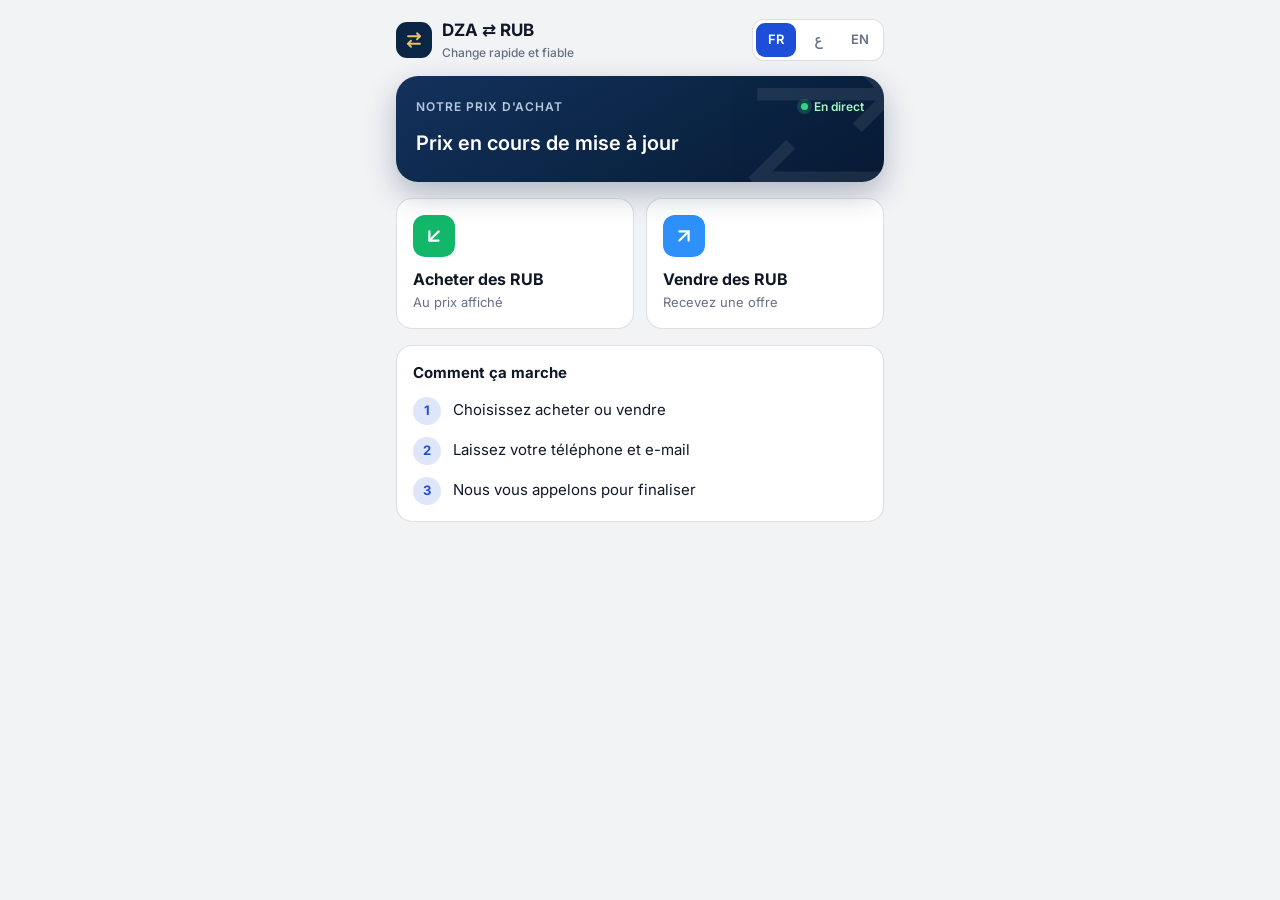
==== index.html @ 512d618d "Add Mini App and admin page" ====
<!doctype html>
<html lang="fr">
<head>
<meta charset="utf-8">
<meta name="viewport" content="width=device-width,initial-scale=1,viewport-fit=cover">
<meta name="color-scheme" content="light dark">
<title>Change RUB ⇄ DZD</title>
<script src="https://telegram.org/js/telegram-web-app.js"></script>
<script src="config.js"></script>
<link rel="preconnect" href="https://fonts.googleapis.com"><link rel="preconnect" href="https://fonts.gstatic.com" crossorigin>
<link href="https://fonts.googleapis.com/css2?family=Inter:wght@400;500;600;700&family=JetBrains+Mono:wght@600;700&family=Noto+Sans+Arabic:wght@400;600;700&display=swap" rel="stylesheet">
<style>
:root{
  /* Telegram theme colours first, sensible fallbacks for a browser */
  --bg:var(--tg-theme-secondary-bg-color,#F2F3F5);
  --surface:var(--tg-theme-section-bg-color,var(--tg-theme-bg-color,#FFFFFF));
  --text:var(--tg-theme-text-color,#101828);
  --hint:var(--tg-theme-hint-color,#667085);
  --sub:var(--tg-theme-subtitle-text-color,#475467);
  --accent:var(--tg-theme-button-color,#1D4ED8);
  --on-accent:var(--tg-theme-button-text-color,#FFFFFF);
  --link:var(--tg-theme-link-color,#1D4ED8);
  --danger:var(--tg-theme-destructive-text-color,#D92D20);
  --line:color-mix(in srgb,var(--hint) 22%,transparent);
  --navy:#0B2545;--navy-2:#1B3B6F;--gold:#E9C46A;
  --buy:#12B76A;--sell:#2E90FA;
  --r:16px;
  --font:Inter,"Noto Sans Arabic",system-ui,-apple-system,"Segoe UI",Roboto,sans-serif;
  --mono:"JetBrains Mono",ui-monospace,SFMono-Regular,Menlo,monospace;
}
@media (prefers-color-scheme:dark){:root{
  --bg:var(--tg-theme-secondary-bg-color,#0E1116);--surface:var(--tg-theme-section-bg-color,var(--tg-theme-bg-color,#171B22));
  --text:var(--tg-theme-text-color,#F2F4F7);--hint:var(--tg-theme-hint-color,#98A2B3);--sub:var(--tg-theme-subtitle-text-color,#C0C7D2);
  --accent:var(--tg-theme-button-color,#3B82F6);--link:var(--tg-theme-link-color,#60A5FA);
}}
*{box-sizing:border-box;-webkit-tap-highlight-color:transparent}
html,body{margin:0;background:var(--bg);color:var(--text);font:16px/1.5 var(--font);-webkit-font-smoothing:antialiased}
body{min-height:100vh;padding-bottom:calc(24px + env(safe-area-inset-bottom))}
[dir=rtl] body{font-family:"Noto Sans Arabic",var(--font)}
.num{font-family:var(--mono);font-variant-numeric:tabular-nums;direction:ltr;unicode-bidi:isolate}
button{font:inherit;color:inherit}
:focus-visible{outline:3px solid var(--accent);outline-offset:2px;border-radius:10px}
.ic{display:block;flex:none}
.hidden{display:none!important}

/* ---------- splash ---------- */
#splash{position:fixed;inset:0;z-index:50;display:grid;place-items:center;
  background:radial-gradient(circle at 50% 50%,#1B3B6F 0%,#0B2545 45%,#060E1C 100%);color:#fff;
  transition:opacity .45s ease,visibility .45s ease}
#splash.out{opacity:0;visibility:hidden}
.splash-in{text-align:center}
.mark{width:72px;height:72px;border-radius:22px;margin:0 auto 18px;display:grid;place-items:center;
  background:linear-gradient(145deg,rgba(255,255,255,.18),rgba(255,255,255,.04));border:1px solid rgba(255,255,255,.2);
  box-shadow:0 10px 40px rgba(233,196,106,.25);animation:pulse 1.6s ease-in-out infinite}
.mark svg{color:var(--gold)}
.splash-in p{margin:0;font-size:15px;color:rgba(255,255,255,.75);letter-spacing:.01em}
.splash-in b{display:block;font-size:20px;color:#fff;margin-bottom:4px;letter-spacing:-.01em}
@keyframes pulse{0%,100%{transform:scale(1)}50%{transform:scale(1.06)}}

/* ---------- layout ---------- */
.wrap{max-width:520px;margin:0 auto;padding:12px 16px}
.topbar{display:flex;align-items:center;justify-content:space-between;gap:12px;padding:6px 0 14px}
.brand{display:flex;align-items:center;gap:10px;font-weight:700;font-size:17px}
.brand .logo{width:36px;height:36px;border-radius:11px;background:var(--navy);display:grid;place-items:center;color:var(--gold)}
.brand small{display:block;font-weight:500;font-size:12px;color:var(--hint)}
.langs{display:flex;background:var(--surface);border-radius:12px;padding:3px;gap:2px;border:1px solid var(--line)}
.langs button{border:0;background:none;min-width:40px;height:34px;border-radius:9px;font-size:13px;font-weight:600;color:var(--hint);cursor:pointer}
.langs button[aria-pressed=true]{background:var(--accent);color:var(--on-accent)}

/* rate hero */
.hero{position:relative;overflow:hidden;border-radius:22px;padding:22px 20px 20px;color:#fff;
  background:linear-gradient(150deg,#13315C 0%,#0B2545 55%,#071A33 100%);box-shadow:0 12px 30px rgba(11,37,69,.28)}
.hero .bg{position:absolute;inset-inline-end:-40px;top:-40px;opacity:.08;pointer-events:none}
.eyebrow{font-size:12px;font-weight:600;letter-spacing:.08em;text-transform:uppercase;color:#B9C7DD}
[dir=rtl] .eyebrow{letter-spacing:0}
.rate{display:flex;align-items:baseline;gap:8px;margin:10px 0 2px;direction:ltr;justify-content:flex-start}
[dir=rtl] .rate{justify-content:flex-end}
.rate .u{font-size:15px;color:#B9C7DD;font-weight:500}
.rate .v{font-family:var(--mono);font-size:46px;font-weight:700;letter-spacing:-.02em;line-height:1.05}
.rate-sub{display:flex;flex-wrap:wrap;gap:6px 14px;font-size:14px;color:#B9C7DD}
.rate-sub b{color:#fff}
.chip{display:inline-flex;align-items:center;gap:6px}
.note{margin-top:14px;padding:10px 12px;border-radius:12px;background:rgba(255,255,255,.09);font-size:14px;color:#E6ECF5}
.live{display:inline-flex;align-items:center;gap:6px;font-size:12px;font-weight:600;color:#A6F4C5}
.live i{width:7px;height:7px;border-radius:50%;background:#32D583;box-shadow:0 0 0 4px rgba(50,213,131,.2)}
.skeleton{display:inline-block;width:120px;height:44px;border-radius:10px;background:rgba(255,255,255,.12);animation:sh 1.2s ease-in-out infinite}
@keyframes sh{50%{opacity:.5}}

/* actions */
.actions{display:grid;grid-template-columns:1fr 1fr;gap:12px;margin:16px 0}
.act{display:flex;flex-direction:column;align-items:flex-start;gap:10px;text-align:start;padding:16px;border-radius:var(--r);
  background:var(--surface);border:1px solid var(--line);cursor:pointer;min-height:124px;transition:transform .15s ease}
.act:active{transform:scale(.97)}
.act .ico{width:42px;height:42px;border-radius:12px;display:grid;place-items:center;color:#fff}
.act.buy .ico{background:var(--buy)}.act.sell .ico{background:var(--sell)}
.act b{font-size:16px;display:block;color:var(--text)}
.act b + span{font-size:13px;color:var(--hint);display:block;margin-top:2px}

/* sections */
.section{background:var(--surface);border-radius:var(--r);border:1px solid var(--line);padding:16px;margin-bottom:12px}
.section h3{margin:0 0 12px;font-size:15px}
.steps{list-style:none;margin:0;padding:0;display:grid;gap:12px}
.steps li{display:flex;gap:12px;align-items:center;font-size:15px}
.steps .n{width:28px;height:28px;border-radius:50%;display:grid;place-items:center;font-size:13px;font-weight:700;flex:none;
  background:color-mix(in srgb,var(--accent) 14%,transparent);color:var(--accent)}
.contact{display:flex;gap:12px;align-items:flex-start;font-size:15px;white-space:pre-line;color:var(--sub)}

/* form */
.form-head{display:flex;align-items:center;gap:12px;margin:4px 0 16px}
.form-head .ico{width:44px;height:44px;border-radius:13px;display:grid;place-items:center;color:#fff}
.form-head h2{margin:0;font-size:20px;letter-spacing:-.01em}
.form-head p{margin:0;font-size:14px;color:var(--hint)}
.field{margin-bottom:14px}
.field label{display:block;font-size:14px;font-weight:600;margin-bottom:6px}
.inp{position:relative}
.inp input{width:100%;height:52px;padding:0 14px;border-radius:13px;border:1.5px solid var(--line);background:var(--surface);
  color:var(--text);font:17px var(--font);outline:none;transition:border-color .15s ease}
.inp input:focus{border-color:var(--accent)}
.inp input[aria-invalid=true]{border-color:var(--danger)}
.inp .suf{position:absolute;inset-inline-end:14px;top:50%;transform:translateY(-50%);font-size:14px;font-weight:600;color:var(--hint)}
.inp.has-suf input{padding-inline-end:58px}
.inp input.ltr{direction:ltr;text-align:start}
[dir=rtl] .inp input.ltr{text-align:right}
.err{color:var(--danger);font-size:13px;margin-top:6px;min-height:0}
.calc{display:flex;justify-content:space-between;align-items:center;padding:14px 16px;border-radius:13px;margin:-2px 0 16px;
  background:color-mix(in srgb,var(--buy) 10%,transparent);color:var(--text);font-size:14px}
.calc b{font-size:18px}
.btn{width:100%;height:54px;border:0;border-radius:14px;background:var(--accent);color:var(--on-accent);font-size:17px;font-weight:600;
  display:flex;align-items:center;justify-content:center;gap:8px;cursor:pointer;transition:opacity .15s ease}
.btn[disabled]{opacity:.6}
.btn.ghost{background:transparent;color:var(--link);height:48px}
.privacy{display:flex;gap:8px;align-items:center;justify-content:center;font-size:12px;color:var(--hint);margin-top:12px;text-align:center}
.tg .btn.primary{display:none} /* inside Telegram we use the native MainButton */

/* done */
.done{text-align:center;padding:40px 8px}
.done .ok{width:88px;height:88px;border-radius:50%;margin:0 auto 20px;display:grid;place-items:center;background:var(--buy);color:#fff;
  animation:pop .5s cubic-bezier(.2,1.4,.4,1)}
.done h2{margin:0 0 8px;font-size:24px}
.done p{margin:0 auto 24px;color:var(--sub);max-width:320px}
@keyframes pop{from{transform:scale(.3);opacity:0}to{transform:scale(1);opacity:1}}
.view{animation:in .28s ease}
@keyframes in{from{opacity:0;transform:translateY(8px)}to{opacity:1;transform:none}}
@media (prefers-reduced-motion:reduce){*,*::before,*::after{animation:none!important;transition:none!important}}
</style>
</head>
<body>

<!-- Splash / loading screen -->
<div id="splash" role="status" aria-live="polite">
  <div class="splash-in">
    <div class="mark"><svg class="ic" width="34" height="34" viewBox="0 0 24 24" fill="none" stroke="currentColor" stroke-width="2.2" stroke-linecap="round" stroke-linejoin="round" aria-hidden="true"><path d="m16 3 4 4-4 4"/><path d="M20 7H4"/><path d="m8 21-4-4 4-4"/><path d="M4 17h16"/></svg></div>
    <b>DZA ⇄ RUB</b>
    <p data-t="loading">Chargement…</p>
  </div>
</div>

<div class="wrap">
  <header class="topbar">
    <div class="brand"><div class="logo"><svg class="ic" width="18" height="18" viewBox="0 0 24 24" fill="none" stroke="currentColor" stroke-width="2.4" stroke-linecap="round" stroke-linejoin="round" aria-hidden="true"><path d="m16 3 4 4-4 4"/><path d="M20 7H4"/><path d="m8 21-4-4 4-4"/><path d="M4 17h16"/></svg></div>
      <div>DZA ⇄ RUB<small data-t="tagline">Change rapide et fiable</small></div></div>
    <div class="langs" role="group" aria-label="Language">
      <button data-lang="fr" aria-pressed="true">FR</button><button data-lang="ar" aria-pressed="false">ع</button><button data-lang="en" aria-pressed="false">EN</button>
    </div>
  </header>

  <!-- HOME -->
  <main id="home" class="view">
    <section class="hero" aria-labelledby="rate-l">
      <svg class="ic bg" width="200" height="200" viewBox="0 0 24 24" fill="none" stroke="#fff" stroke-width="1.5" aria-hidden="true"><path d="m16 3 4 4-4 4"/><path d="M20 7H4"/><path d="m8 21-4-4 4-4"/><path d="M4 17h16"/></svg>
      <div style="display:flex;justify-content:space-between;align-items:center;gap:8px">
        <span class="eyebrow" id="rate-l" data-t="rate_label">Notre prix d'achat</span>
        <span class="live"><i></i><span data-t="live">En direct</span></span>
      </div>
      <div id="rate-box">
        <div class="rate"><span class="u">1 RUB =</span><span class="skeleton"></span></div>
      </div>
      <div class="rate-sub" id="rate-sub"></div>
      <div class="note hidden" id="rate-note"></div>
    </section>

    <div class="actions">
      <button class="act buy" data-go="buy">
        <span class="ico"><svg class="ic" width="22" height="22" viewBox="0 0 24 24" fill="none" stroke="currentColor" stroke-width="2.4" stroke-linecap="round" stroke-linejoin="round" aria-hidden="true"><path d="M17 7 7 17"/><path d="M17 17H7V7"/></svg></span>
        <span><b data-t="buy">Acheter des RUB</b><span data-t="buy_sub">Au prix affiché</span></span>
      </button>
      <button class="act sell" data-go="sell">
        <span class="ico"><svg class="ic" width="22" height="22" viewBox="0 0 24 24" fill="none" stroke="currentColor" stroke-width="2.4" stroke-linecap="round" stroke-linejoin="round" aria-hidden="true"><path d="M7 7h10v10"/><path d="M7 17 17 7"/></svg></span>
        <span><b data-t="sell">Vendre des RUB</b><span data-t="sell_sub">Recevez une offre</span></span>
      </button>
    </div>

    <section class="section">
      <h3 data-t="how">Comment ça marche</h3>
      <ol class="steps">
        <li><span class="n">1</span><span data-t="step1">Choisissez acheter ou vendre</span></li>
        <li><span class="n">2</span><span data-t="step2">Laissez votre téléphone et e-mail</span></li>
        <li><span class="n">3</span><span data-t="step3">Nous vous appelons pour finaliser</span></li>
      </ol>
    </section>

    <section class="section hidden" id="contact-sec">
      <h3 data-t="contact">Nous contacter</h3>
      <div class="contact"><svg class="ic" width="18" height="18" viewBox="0 0 24 24" fill="none" stroke="currentColor" stroke-width="2" stroke-linecap="round" stroke-linejoin="round" aria-hidden="true" style="margin-top:3px"><path d="M22 16.92v3a2 2 0 0 1-2.18 2 19.79 19.79 0 0 1-8.63-3.07 19.5 19.5 0 0 1-6-6 19.79 19.79 0 0 1-3.07-8.67A2 2 0 0 1 4.11 2h3a2 2 0 0 1 2 1.72c.13.96.36 1.9.7 2.81a2 2 0 0 1-.45 2.11L8.09 9.91a16 16 0 0 0 6 6l1.27-1.27a2 2 0 0 1 2.11-.45c.91.34 1.85.57 2.81.7A2 2 0 0 1 22 16.92z"/></svg><span id="contact-txt"></span></div>
    </section>
  </main>

  <!-- FORM -->
  <main id="form" class="view hidden">
    <div class="form-head">
      <span class="ico" id="f-ico"></span>
      <div><h2 id="f-title"></h2><p id="f-sub"></p></div>
    </div>
    <form id="apply" novalidate>
      <div class="field">
        <label for="amount" data-t="amount">Montant en RUB</label>
        <div class="inp has-suf"><input id="amount" class="ltr num" inputmode="numeric" autocomplete="off" placeholder="50 000"><span class="suf">RUB</span></div>
        <div class="err" id="e-amount"></div>
      </div>
      <div class="calc hidden" id="calc"><span data-t="you_pay">Vous payez environ</span><b class="num" id="calc-v"></b></div>
      <div class="field">
        <label for="phone" data-t="phone">Téléphone</label>
        <div class="inp"><input id="phone" class="ltr" type="tel" inputmode="tel" autocomplete="tel" placeholder="+213 555 12 34 56"></div>
        <div class="err" id="e-phone"></div>
      </div>
      <div class="field">
        <label for="email" data-t="email">E-mail</label>
        <div class="inp"><input id="email" class="ltr" type="email" inputmode="email" autocomplete="email" placeholder="nom@gmail.com"></div>
        <div class="err" id="e-email"></div>
      </div>
      <div class="err" id="e-form" role="alert" style="margin-bottom:10px"></div>
      <button class="btn primary" id="submit" type="submit" data-t="submit">Envoyer la demande</button>
      <div class="privacy"><svg class="ic" width="14" height="14" viewBox="0 0 24 24" fill="none" stroke="currentColor" stroke-width="2" stroke-linecap="round" stroke-linejoin="round" aria-hidden="true"><rect width="18" height="11" x="3" y="11" rx="2"/><path d="M7 11V7a5 5 0 0 1 10 0v4"/></svg><span data-t="privacy">Vos données servent uniquement à vous contacter.</span></div>
    </form>
  </main>

  <!-- DONE -->
  <main id="done" class="view hidden">
    <div class="done">
      <div class="ok"><svg class="ic" width="44" height="44" viewBox="0 0 24 24" fill="none" stroke="currentColor" stroke-width="3" stroke-linecap="round" stroke-linejoin="round" aria-hidden="true"><path d="M20 6 9 17l-5-5"/></svg></div>
      <h2 data-t="done_title">Demande envoyée !</h2>
      <p id="done-text"></p>
      <button class="btn" id="done-btn" data-t="done_btn">Retour à l'accueil</button>
    </div>
  </main>
</div>

<script>
const T = {
  fr:{loading:"Chargement…",tagline:"Change rapide et fiable",rate_label:"Notre prix d'achat",live:"En direct",per1000:"1 000 RUB =",updated:"Mis à jour",
      no_price:"Prix en cours de mise à jour",buy:"Acheter des RUB",buy_sub:"Au prix affiché",sell:"Vendre des RUB",sell_sub:"Recevez une offre",
      how:"Comment ça marche",step1:"Choisissez acheter ou vendre",step2:"Laissez votre téléphone et e-mail",step3:"Nous vous appelons pour finaliser",
      contact:"Nous contacter",buy_title:"Acheter des RUB",buy_desc:"Au prix de {p} DZD pour 1 RUB",buy_desc_np:"Nous vous enverrons le prix actuel",
      sell_title:"Vendre des RUB",sell_desc:"Nous vous contacterons avec une offre",amount:"Montant en RUB",you_pay:"Vous payez environ",
      phone:"Téléphone",email:"E-mail",submit:"Envoyer la demande",sending:"Envoi…",privacy:"Vos données servent uniquement à vous contacter.",
      err_amount:"Entrez un montant, ex. 50 000",err_phone:"Numéro invalide, ex. +213 555 12 34 56",err_email:"E-mail invalide, ex. nom@gmail.com",
      err_server:"Une erreur est survenue. Réessayez.",err_tg:"Ouvrez cette application depuis Telegram.",
      done_title:"Demande envoyée !",done_text:"Votre demande n°{id} a bien été reçue. Nous vous contacterons très bientôt.",done_btn:"Retour à l'accueil"},
  ar:{loading:"جارٍ التحميل…",tagline:"صرف سريع وموثوق",rate_label:"سعر الشراء لدينا",live:"مباشر",per1000:"1 000 RUB =",updated:"آخر تحديث",
      no_price:"يتم تحديث السعر الآن",buy:"شراء الروبل",buy_sub:"بالسعر المعروض",sell:"بيع الروبل",sell_sub:"احصل على عرض",
      how:"كيف تعمل الخدمة",step1:"اختر الشراء أو البيع",step2:"اترك رقم هاتفك وبريدك الإلكتروني",step3:"نتصل بك لإتمام العملية",
      contact:"اتصل بنا",buy_title:"شراء الروبل",buy_desc:"بسعر {p} دج للروبل الواحد",buy_desc_np:"سنرسل لك السعر الحالي",
      sell_title:"بيع الروبل",sell_desc:"سنتصل بك بعرض",amount:"المبلغ بالروبل",you_pay:"ستدفع تقريباً",
      phone:"رقم الهاتف",email:"البريد الإلكتروني",submit:"إرسال الطلب",sending:"جارٍ الإرسال…",privacy:"بياناتك تُستخدم فقط للتواصل معك.",
      err_amount:"أدخل المبلغ، مثال: 50 000",err_phone:"رقم غير صحيح، مثال: \u2066+213 555 12 34 56\u2069",err_email:"بريد غير صحيح، مثال: name@gmail.com",
      err_server:"حدث خطأ. حاول مرة أخرى.",err_tg:"افتح هذا التطبيق من تيليغرام.",
      done_title:"تم إرسال الطلب!",done_text:"تم استلام طلبك رقم {id}. سنتصل بك قريباً جداً.",done_btn:"العودة إلى الرئيسية"},
  en:{loading:"Loading…",tagline:"Fast and reliable exchange",rate_label:"Our buying price",live:"Live",per1000:"1 000 RUB =",updated:"Updated",
      no_price:"Price is being updated",buy:"Buy RUB",buy_sub:"At the shown price",sell:"Sell RUB",sell_sub:"Get an offer",
      how:"How it works",step1:"Choose buy or sell",step2:"Leave your phone and email",step3:"We call you to finalise",
      contact:"Contact us",buy_title:"Buy RUB",buy_desc:"At {p} DZD for 1 RUB",buy_desc_np:"We will send you the current price",
      sell_title:"Sell RUB",sell_desc:"We will contact you with an offer",amount:"Amount in RUB",you_pay:"You pay about",
      phone:"Phone",email:"Email",submit:"Send request",sending:"Sending…",privacy:"Your details are only used to contact you.",
      err_amount:"Enter an amount, e.g. 50 000",err_phone:"Invalid number, e.g. +213 555 12 34 56",err_email:"Invalid email, e.g. name@gmail.com",
      err_server:"Something went wrong. Please try again.",err_tg:"Please open this app from Telegram.",
      done_title:"Request sent!",done_text:"Your request #{id} has been received. We will contact you very soon.",done_btn:"Back to home"}
};
const ICONS={buy:'<svg class="ic" width="22" height="22" viewBox="0 0 24 24" fill="none" stroke="currentColor" stroke-width="2.4" stroke-linecap="round" stroke-linejoin="round"><path d="M17 7 7 17"/><path d="M17 17H7V7"/></svg>',
             sell:'<svg class="ic" width="22" height="22" viewBox="0 0 24 24" fill="none" stroke="currentColor" stroke-width="2.4" stroke-linecap="round" stroke-linejoin="round"><path d="M7 7h10v10"/><path d="M7 17 17 7"/></svg>'};

const tg = window.Telegram && Telegram.WebApp;
const inTG = !!(tg && tg.initData);
const $ = s => document.querySelector(s);
let lang = "fr", price = null, kind = "buy", view = "home", sending = false;

function fmt(n){return Number(n).toLocaleString("fr-FR",{maximumFractionDigits:2}).replace(/ | /g," ")}
function t(k,v){let s=(T[lang]||T.fr)[k]||k; if(v) for(const x in v) s=s.replace("{"+x+"}",v[x]); return s}
function haptic(type){try{ if(!tg||!tg.HapticFeedback) return; type==="tap"?tg.HapticFeedback.impactOccurred("light"):tg.HapticFeedback.notificationOccurred(type)}catch(e){}}

function applyLang(){
  document.documentElement.lang = lang;
  document.documentElement.dir = lang==="ar" ? "rtl" : "ltr";
  document.querySelectorAll("[data-t]").forEach(el=>el.textContent=t(el.dataset.t));
  document.querySelectorAll("[data-lang]").forEach(b=>b.setAttribute("aria-pressed", b.dataset.lang===lang));
  renderPrice(); renderForm(); updateMainButton();
  try{localStorage.setItem("lang",lang)}catch(e){}
}

function renderPrice(){
  const box=$("#rate-box"), sub=$("#rate-sub"), note=$("#rate-note");
  if(!price) return;
  if(price.price){
    box.innerHTML='<div class="rate"><span class="u">1 RUB =</span><span class="v">'+fmt(price.price)+'</span><span class="u">DZD</span></div>';
    sub.innerHTML='<span class="chip"><span class="num">'+t("per1000")+' <b>'+fmt(price.price*1000)+' DZD</b></span></span>'+
      (price.updated?'<span class="chip">'+t("updated")+' <span class="num">'+price.updated+'</span></span>':'');
  } else {
    box.innerHTML='<div class="rate" style="font-size:20px;font-weight:600;margin:12px 0 4px">'+t("no_price")+'</div>'; sub.innerHTML="";
  }
  note.textContent=price.note||""; note.classList.toggle("hidden",!price.note);
  $("#contact-txt").textContent=price.contact||""; $("#contact-sec").classList.toggle("hidden",!price.contact);
}

function renderForm(){
  const buy = kind==="buy";
  $("#f-ico").innerHTML = ICONS[kind]; $("#f-ico").style.background = buy?"var(--buy)":"var(--sell)";
  $("#f-title").textContent = t(buy?"buy_title":"sell_title");
  $("#f-sub").textContent = buy ? (price&&price.price? t("buy_desc",{p:fmt(price.price)}) : t("buy_desc_np")) : t("sell_desc");
  updateCalc();
}

function amountVal(){const v=$("#amount").value.replace(/[٠-٩]/g,d=>"٠١٢٣٤٥٦٧٨٩".indexOf(d)).replace(/[\s ]/g,"").replace(",",".");return parseFloat(v)}
function updateCalc(){
  const a=amountVal(), show = kind==="buy" && price && price.price && a>0;
  $("#calc").classList.toggle("hidden",!show);
  if(show) $("#calc-v").textContent = fmt(a*price.price)+" DZD";
}

function show(v){
  view=v; ["home","form","done"].forEach(id=>$("#"+id).classList.toggle("hidden",id!==v));
  window.scrollTo(0,0);
  if(tg){ v==="form" ? tg.BackButton.show() : tg.BackButton.hide(); }
  updateMainButton();
}

function updateMainButton(){
  if(!inTG) return;
  const mb=tg.MainButton;
  if(view==="form"){ mb.setParams({text: sending? t("sending") : t("submit"), is_visible:true}); }
  else mb.hide();
}

function setErr(id,msg){const el=$("#e-"+id); el.textContent=msg||""; const inp=$("#"+id); if(inp) inp.setAttribute("aria-invalid",!!msg)}

async function submit(){
  if(sending) return;
  const amount=amountVal(), phone=$("#phone").value.replace(/[٠-٩]/g,d=>"٠١٢٣٤٥٦٧٨٩".indexOf(d)).trim(), email=$("#email").value.trim();
  let bad=false;
  setErr("form");
  if(!(amount>0)){setErr("amount",t("err_amount"));bad=true}else setErr("amount");
  if(!/^\+?[\d\s\-()]{8,20}$/.test(phone)){setErr("phone",t("err_phone"));bad=true}else setErr("phone");
  if(!/^[^@\s]+@[^@\s]+\.[^@\s]+$/.test(email)){setErr("email",t("err_email"));bad=true}else setErr("email");
  if(bad){haptic("error");return}
  if(!inTG){setErr("form",t("err_tg"));haptic("error");return}
  sending=true; $("#submit").disabled=true; $("#submit").textContent=t("sending");
  if(tg) {tg.MainButton.showProgress(false); updateMainButton();}
  try{
    const r=await fetch(CONFIG.API+"/apply",{method:"POST",headers:{"Content-Type":"application/json"},
      body:JSON.stringify({initData:tg.initData,kind,amount,phone,email,lang})});
    const d=await r.json();
    if(!r.ok||!d.ok) throw new Error(d.error||"server");
    haptic("success");
    $("#done-text").textContent=t("done_text",{id:d.id});
    $("#apply").reset(); updateCalc();
    show("done");
  }catch(e){ setErr("form",t("err_server")); haptic("error"); }
  finally{ sending=false; $("#submit").disabled=false; $("#submit").textContent=t("submit"); if(tg){tg.MainButton.hideProgress(); updateMainButton();} }
}

async function loadPrice(){
  try{ const r=await fetch(CONFIG.API+"/price"); price=await r.json(); }catch(e){ price={price:null}; }
  renderPrice(); renderForm();
}

/* ---- wire up ---- */
document.querySelectorAll("[data-lang]").forEach(b=>b.onclick=()=>{lang=b.dataset.lang;haptic("tap");applyLang()});
document.querySelectorAll("[data-go]").forEach(b=>b.onclick=()=>{kind=b.dataset.go;haptic("tap");renderForm();show("form");setTimeout(()=>$("#amount").focus(),250)});
$("#amount").addEventListener("input",updateCalc);
$("#apply").addEventListener("submit",e=>{e.preventDefault();submit()});
$("#done-btn").onclick=()=>show("home");

if(tg){
  tg.ready(); tg.expand();
  try{ tg.setHeaderColor("secondary_bg_color"); tg.setBackgroundColor("secondary_bg_color"); }catch(e){}
  if(inTG) document.body.classList.add("tg");
  tg.BackButton.onClick(()=>show("home"));
  tg.MainButton.onClick(submit);
  const u = tg.initDataUnsafe && tg.initDataUnsafe.user;
  if(u && u.language_code){ const lc=u.language_code.slice(0,2); if(T[lc]) lang=lc; }
}
try{ const s=localStorage.getItem("lang"); if(s&&T[s]) lang=s; }catch(e){}
if(!T[lang]) lang="fr";
applyLang();

const minSplash = new Promise(r=>setTimeout(r,900));   // let the logo breathe briefly
Promise.all([loadPrice(), minSplash]).then(()=>$("#splash").classList.add("out"));
setInterval(()=>{ if(view==="home") loadPrice() }, 60000);
</script>
</body>
</html>
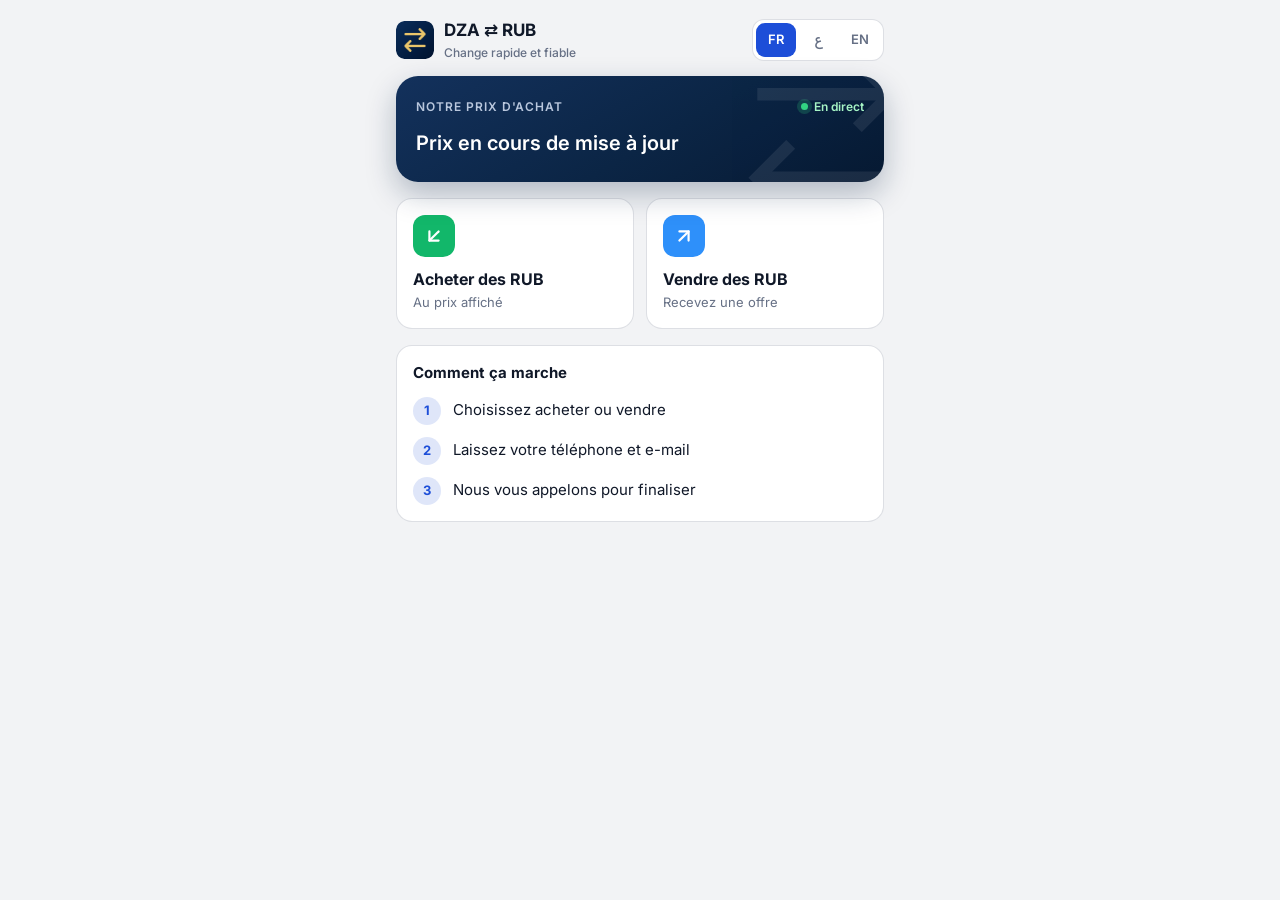
==== commit 1fd8927f: "Use the DZA-RUB logo" ====
--- a/index.html
+++ b/index.html
@@ -5,6 +5,8 @@
 <meta name="viewport" content="width=device-width,initial-scale=1,viewport-fit=cover">
 <meta name="color-scheme" content="light dark">
 <title>Change RUB ⇄ DZD</title>
+<link rel="icon" type="image/png" sizes="32x32" href="icons/favicon-32.png">
+<link rel="apple-touch-icon" href="icons/apple-touch-icon.png">
 <script src="https://telegram.org/js/telegram-web-app.js"></script>
 <script src="config.js"></script>
 <link rel="preconnect" href="https://fonts.googleapis.com"><link rel="preconnect" href="https://fonts.gstatic.com" crossorigin>
@@ -49,9 +51,9 @@
   transition:opacity .45s ease,visibility .45s ease}
 #splash.out{opacity:0;visibility:hidden}
 .splash-in{text-align:center}
-.mark{width:72px;height:72px;border-radius:22px;margin:0 auto 18px;display:grid;place-items:center;
-  background:linear-gradient(145deg,rgba(255,255,255,.18),rgba(255,255,255,.04));border:1px solid rgba(255,255,255,.2);
-  box-shadow:0 10px 40px rgba(233,196,106,.25);animation:pulse 1.6s ease-in-out infinite}
+.mark{width:88px;height:88px;margin:0 auto 18px;animation:pulse 1.6s ease-in-out infinite}
+.mark img{display:block;border-radius:22%;box-shadow:0 10px 40px rgba(254,171,121,.35)}
+.logo-img{display:block;border-radius:22%;flex:none}
 .mark svg{color:var(--gold)}
 .splash-in p{margin:0;font-size:15px;color:rgba(255,255,255,.75);letter-spacing:.01em}
 .splash-in b{display:block;font-size:20px;color:#fff;margin-bottom:4px;letter-spacing:-.01em}
@@ -149,7 +151,7 @@
 <!-- Splash / loading screen -->
 <div id="splash" role="status" aria-live="polite">
   <div class="splash-in">
-    <div class="mark"><svg class="ic" width="34" height="34" viewBox="0 0 24 24" fill="none" stroke="currentColor" stroke-width="2.2" stroke-linecap="round" stroke-linejoin="round" aria-hidden="true"><path d="m16 3 4 4-4 4"/><path d="M20 7H4"/><path d="m8 21-4-4 4-4"/><path d="M4 17h16"/></svg></div>
+    <div class="mark"><img src="icons/icon-192.png" alt="" width="88" height="88"></div>
     <b>DZA ⇄ RUB</b>
     <p data-t="loading">Chargement…</p>
   </div>
@@ -157,7 +159,7 @@
 
 <div class="wrap">
   <header class="topbar">
-    <div class="brand"><div class="logo"><svg class="ic" width="18" height="18" viewBox="0 0 24 24" fill="none" stroke="currentColor" stroke-width="2.4" stroke-linecap="round" stroke-linejoin="round" aria-hidden="true"><path d="m16 3 4 4-4 4"/><path d="M20 7H4"/><path d="m8 21-4-4 4-4"/><path d="M4 17h16"/></svg></div>
+    <div class="brand"><img class="logo-img" src="icons/icon-192.png" alt="" width="38" height="38">
       <div>DZA ⇄ RUB<small data-t="tagline">Change rapide et fiable</small></div></div>
     <div class="langs" role="group" aria-label="Language">
       <button data-lang="fr" aria-pressed="true">FR</button><button data-lang="ar" aria-pressed="false">ع</button><button data-lang="en" aria-pressed="false">EN</button>
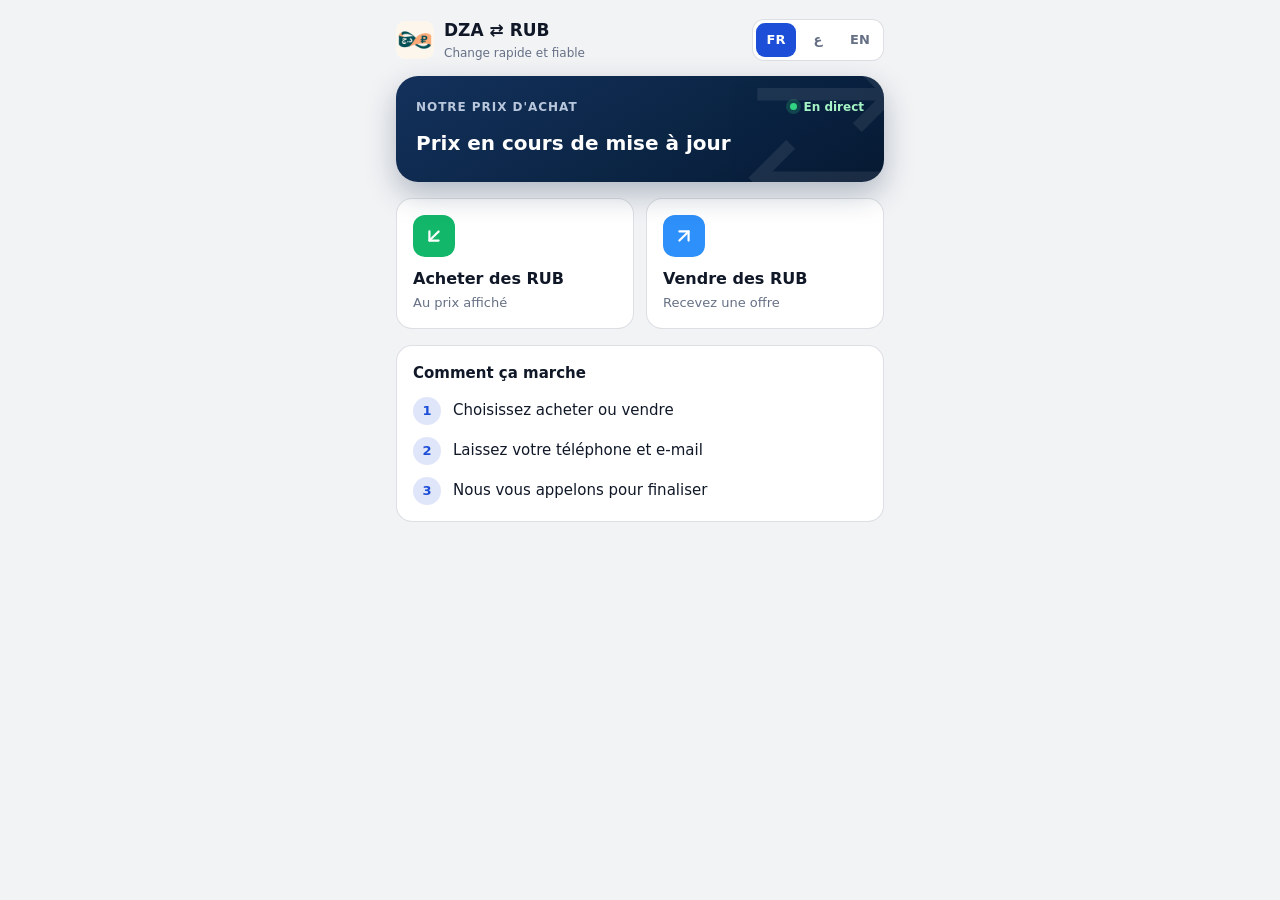
==== commit 9cdab813: "Security hardening" ====
--- a/index.html
+++ b/index.html
@@ -4,6 +4,8 @@
 <meta charset="utf-8">
 <meta name="viewport" content="width=device-width,initial-scale=1,viewport-fit=cover">
 <meta name="color-scheme" content="light dark">
+<meta name="referrer" content="no-referrer">
+<meta http-equiv="Content-Security-Policy" content="default-src 'self'; script-src 'self' 'unsafe-inline' https://telegram.org; style-src 'self' 'unsafe-inline' https://fonts.googleapis.com; font-src https://fonts.gstatic.com; img-src 'self' data:; connect-src https://pkkeuehljypppacyfckb.supabase.co; base-uri 'none'; form-action 'self'; object-src 'none'">
 <title>Change RUB ⇄ DZD</title>
 <link rel="icon" type="image/png" sizes="32x32" href="icons/favicon-32.png">
 <link rel="apple-touch-icon" href="icons/apple-touch-icon.png">
@@ -256,7 +258,7 @@
       sell_title:"Vendre des RUB",sell_desc:"Nous vous contacterons avec une offre",amount:"Montant en RUB",you_pay:"Vous payez environ",
       phone:"Téléphone",email:"E-mail",submit:"Envoyer la demande",sending:"Envoi…",privacy:"Vos données servent uniquement à vous contacter.",
       err_amount:"Entrez un montant, ex. 50 000",err_phone:"Numéro invalide, ex. +213 555 12 34 56",err_email:"E-mail invalide, ex. nom@gmail.com",
-      err_server:"Une erreur est survenue. Réessayez.",err_tg:"Ouvrez cette application depuis Telegram.",
+      err_server:"Une erreur est survenue. Réessayez.",err_too_many:"Vous avez déjà envoyé plusieurs demandes. Nous vous contacterons très bientôt.",err_tg:"Ouvrez cette application depuis Telegram.",
       done_title:"Demande envoyée !",done_text:"Votre demande n°{id} a bien été reçue. Nous vous contacterons très bientôt.",done_btn:"Retour à l'accueil"},
   ar:{loading:"جارٍ التحميل…",tagline:"صرف سريع وموثوق",rate_label:"سعر الشراء لدينا",live:"مباشر",per1000:"1 000 RUB =",updated:"آخر تحديث",
       no_price:"يتم تحديث السعر الآن",buy:"شراء الروبل",buy_sub:"بالسعر المعروض",sell:"بيع الروبل",sell_sub:"احصل على عرض",
@@ -265,7 +267,7 @@
       sell_title:"بيع الروبل",sell_desc:"سنتصل بك بعرض",amount:"المبلغ بالروبل",you_pay:"ستدفع تقريباً",
       phone:"رقم الهاتف",email:"البريد الإلكتروني",submit:"إرسال الطلب",sending:"جارٍ الإرسال…",privacy:"بياناتك تُستخدم فقط للتواصل معك.",
       err_amount:"أدخل المبلغ، مثال: 50 000",err_phone:"رقم غير صحيح، مثال: \u2066+213 555 12 34 56\u2069",err_email:"بريد غير صحيح، مثال: name@gmail.com",
-      err_server:"حدث خطأ. حاول مرة أخرى.",err_tg:"افتح هذا التطبيق من تيليغرام.",
+      err_server:"حدث خطأ. حاول مرة أخرى.",err_too_many:"لقد أرسلت عدة طلبات بالفعل. سنتصل بك قريباً جداً.",err_tg:"افتح هذا التطبيق من تيليغرام.",
       done_title:"تم إرسال الطلب!",done_text:"تم استلام طلبك رقم {id}. سنتصل بك قريباً جداً.",done_btn:"العودة إلى الرئيسية"},
   en:{loading:"Loading…",tagline:"Fast and reliable exchange",rate_label:"Our buying price",live:"Live",per1000:"1 000 RUB =",updated:"Updated",
       no_price:"Price is being updated",buy:"Buy RUB",buy_sub:"At the shown price",sell:"Sell RUB",sell_sub:"Get an offer",
@@ -274,7 +276,7 @@
       sell_title:"Sell RUB",sell_desc:"We will contact you with an offer",amount:"Amount in RUB",you_pay:"You pay about",
       phone:"Phone",email:"Email",submit:"Send request",sending:"Sending…",privacy:"Your details are only used to contact you.",
       err_amount:"Enter an amount, e.g. 50 000",err_phone:"Invalid number, e.g. +213 555 12 34 56",err_email:"Invalid email, e.g. name@gmail.com",
-      err_server:"Something went wrong. Please try again.",err_tg:"Please open this app from Telegram.",
+      err_server:"Something went wrong. Please try again.",err_too_many:"You have already sent several requests. We will contact you very soon.",err_tg:"Please open this app from Telegram.",
       done_title:"Request sent!",done_text:"Your request #{id} has been received. We will contact you very soon.",done_btn:"Back to home"}
 };
 const ICONS={buy:'<svg class="ic" width="22" height="22" viewBox="0 0 24 24" fill="none" stroke="currentColor" stroke-width="2.4" stroke-linecap="round" stroke-linejoin="round"><path d="M17 7 7 17"/><path d="M17 17H7V7"/></svg>',
@@ -364,7 +366,7 @@
     $("#done-text").textContent=t("done_text",{id:d.id});
     $("#apply").reset(); updateCalc();
     show("done");
-  }catch(e){ setErr("form",t("err_server")); haptic("error"); }
+  }catch(e){ setErr("form",t(e.message==="too_many"?"err_too_many":"err_server")); haptic("error"); }
   finally{ sending=false; $("#submit").disabled=false; $("#submit").textContent=t("submit"); if(tg){tg.MainButton.hideProgress(); updateMainButton();} }
 }
 
